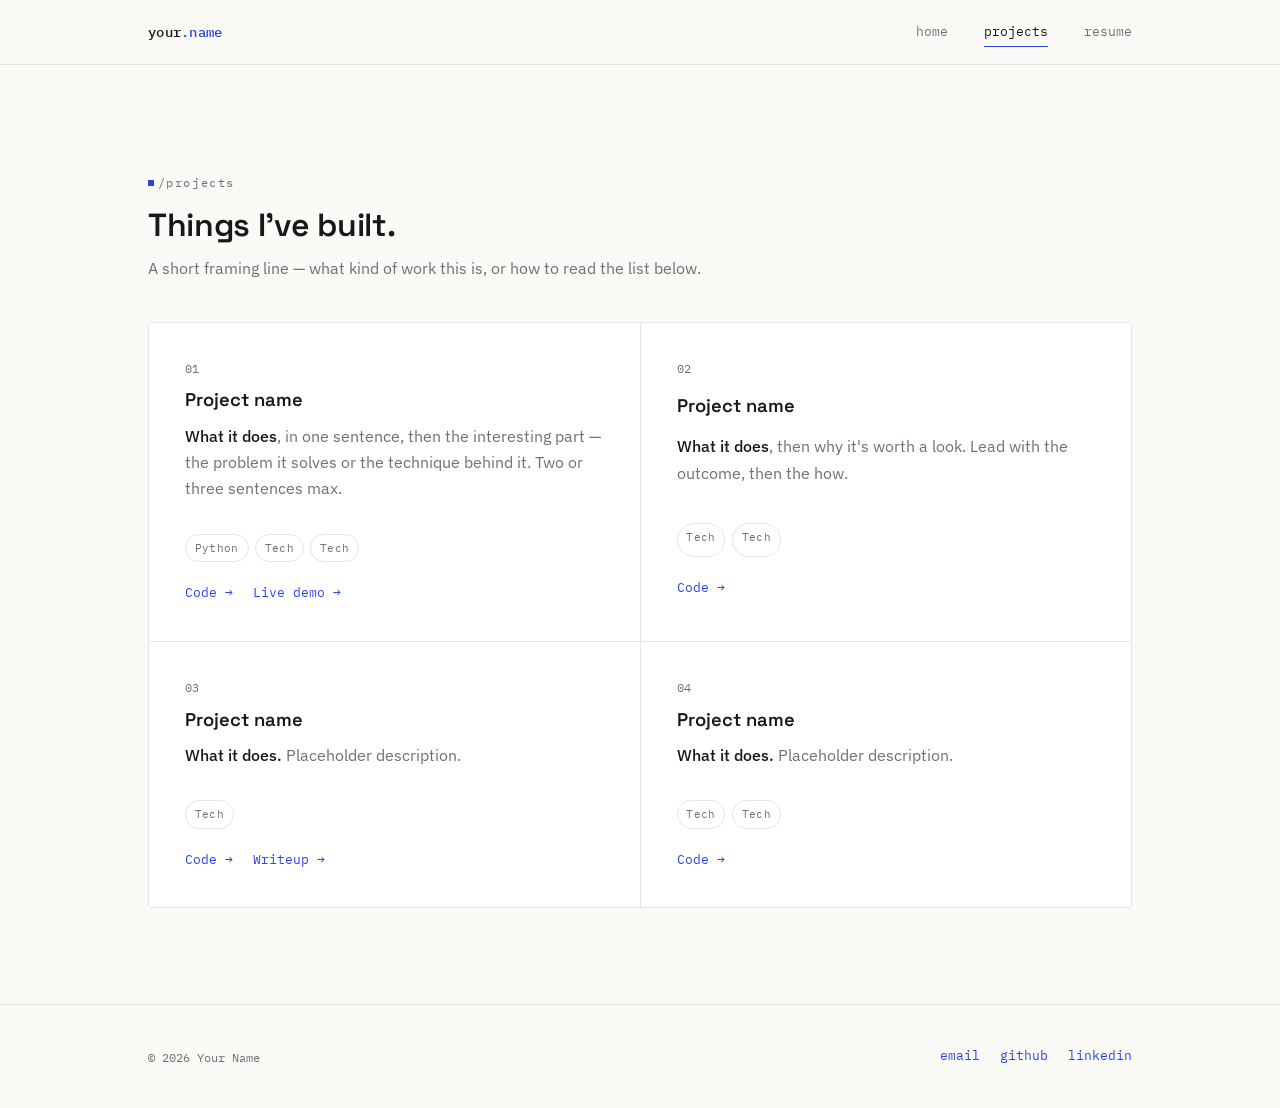
==== projects.html @ f47ef633 "Add files via upload" ====
<!DOCTYPE html>
<html lang="en">
<head>
  <meta charset="UTF-8" />
  <meta name="viewport" content="width=device-width, initial-scale=1.0" />
  <title>Your Name — Projects</title>
  <meta name="description" content="Selected projects by Your Name." />

  <link rel="preconnect" href="https://fonts.googleapis.com" />
  <link rel="preconnect" href="https://fonts.gstatic.com" crossorigin />
  <link href="https://fonts.googleapis.com/css2?family=IBM+Plex+Mono:wght@400;500&family=IBM+Plex+Sans:wght@400;500;600&family=Space+Grotesk:wght@500;600;700&display=swap" rel="stylesheet" />

  <link rel="stylesheet" href="styles.css" />
</head>
<body>

  <header class="site-header">
    <nav class="nav wrap" aria-label="Primary">
      <a class="nav__brand" href="index.html">your<span>.name</span></a>
      <div class="nav__links">
        <a href="index.html">home</a>
        <a href="projects.html" aria-current="page">projects</a>
        <a href="resume.html">resume</a>
      </div>
    </nav>
  </header>

  <main>
    <section class="section wrap">
      <div class="section__head">
        <p class="eyebrow">/projects</p>
        <h2>Things I've built.</h2>
        <p>A short framing line — what kind of work this is, or how to read the list below.</p>
      </div>

      <!-- ===== Project grid =====
           Copy one <article class="project"> block per project.
           Delete the tags/links you don't need. -->
      <div class="projects">

        <article class="project">
          <span class="project__index">01</span>
          <div class="project__title">
            <h3>Project name</h3>
          </div>
          <p class="project__desc">
            <strong>What it does</strong>, in one sentence, then the interesting part —
            the problem it solves or the technique behind it. Two or three sentences max.
          </p>
          <div class="tags">
            <span class="tag">Python</span>
            <span class="tag">Tech</span>
            <span class="tag">Tech</span>
          </div>
          <div class="project__links">
            <a class="link" href="#">Code →</a>
            <a class="link" href="#">Live demo →</a>
          </div>
        </article>

        <article class="project">
          <span class="project__index">02</span>
          <div class="project__title">
            <h3>Project name</h3>
          </div>
          <p class="project__desc">
            <strong>What it does</strong>, then why it's worth a look. Lead with the outcome,
            then the how.
          </p>
          <div class="tags">
            <span class="tag">Tech</span>
            <span class="tag">Tech</span>
          </div>
          <div class="project__links">
            <a class="link" href="#">Code →</a>
          </div>
        </article>

        <article class="project">
          <span class="project__index">03</span>
          <div class="project__title">
            <h3>Project name</h3>
          </div>
          <p class="project__desc">
            <strong>What it does.</strong> Placeholder description.
          </p>
          <div class="tags">
            <span class="tag">Tech</span>
          </div>
          <div class="project__links">
            <a class="link" href="#">Code →</a>
            <a class="link" href="#">Writeup →</a>
          </div>
        </article>

        <article class="project">
          <span class="project__index">04</span>
          <div class="project__title">
            <h3>Project name</h3>
          </div>
          <p class="project__desc">
            <strong>What it does.</strong> Placeholder description.
          </p>
          <div class="tags">
            <span class="tag">Tech</span>
            <span class="tag">Tech</span>
          </div>
          <div class="project__links">
            <a class="link" href="#">Code →</a>
          </div>
        </article>

      </div>
    </section>
  </main>

  <footer class="site-footer">
    <div class="wrap footer-inner">
      <p>© 2026 Your Name</p>
      <div class="footer-links">
        <a class="link" href="mailto:you@example.com">email</a>
        <a class="link" href="https://github.com/yourusername">github</a>
        <a class="link" href="https://linkedin.com/in/yourusername">linkedin</a>
      </div>
    </div>
  </footer>

</body>
</html>
---- styles.css ----
/* =========================================================
   Portfolio — shared styles
   Design system in one place. Swap the tokens below to
   rebrand the whole site. --accent is the one color to change
   if you want a different personality.
   ========================================================= */

:root {
  /* Color */
  --bg:        #FAFAF7;
  --surface:   #FFFFFF;
  --ink:       #17181C;
  --muted:     #6C7079;
  --line:      #E6E6E0;
  --accent:    #2A43E8;
  --accent-soft: rgba(42, 67, 232, 0.08);

  /* Type */
  --display: "Space Grotesk", system-ui, sans-serif;
  --body:    "IBM Plex Sans", system-ui, sans-serif;
  --mono:    "IBM Plex Mono", ui-monospace, monospace;

  /* Layout */
  --maxw: 1080px;
  --gutter: clamp(1.25rem, 4vw, 3rem);
  --radius: 4px;
}

/* ---------- Reset ---------- */
*, *::before, *::after { box-sizing: border-box; }
html { -webkit-text-size-adjust: 100%; scroll-behavior: smooth; }
body {
  margin: 0;
  background: var(--bg);
  color: var(--ink);
  font-family: var(--body);
  font-size: 1rem;
  line-height: 1.65;
  -webkit-font-smoothing: antialiased;
  text-rendering: optimizeLegibility;
}
img { max-width: 100%; display: block; }
a { color: inherit; }

/* ---------- Shared building blocks ---------- */
.wrap {
  width: 100%;
  max-width: var(--maxw);
  margin-inline: auto;
  padding-inline: var(--gutter);
}

/* mono "route" label — the site's signature accent.
   Reads like a URL path, which fits a portfolio's navigation. */
.eyebrow {
  font-family: var(--mono);
  font-size: 0.72rem;
  letter-spacing: 0.14em;
  text-transform: lowercase;
  color: var(--accent);
  display: inline-flex;
  align-items: center;
  gap: 0.5ch;
  margin: 0 0 1rem;
}
.eyebrow::before {
  content: "";
  width: 6px; height: 6px;
  background: var(--accent);
  display: inline-block;
}

h1, h2, h3 { font-family: var(--display); font-weight: 600; line-height: 1.1; margin: 0; }
h2 { font-size: clamp(1.5rem, 3vw, 2rem); letter-spacing: -0.01em; }
h3 { font-size: 1.15rem; }
p  { margin: 0 0 1rem; }
p:last-child { margin-bottom: 0; }

.muted { color: var(--muted); }

/* Buttons / links */
.btn {
  display: inline-flex;
  align-items: center;
  gap: 0.6ch;
  font-family: var(--mono);
  font-size: 0.8rem;
  letter-spacing: 0.04em;
  text-decoration: none;
  padding: 0.65rem 1.1rem;
  border: 1px solid var(--ink);
  border-radius: var(--radius);
  transition: background 0.15s ease, color 0.15s ease, transform 0.15s ease;
}
.btn:hover { background: var(--ink); color: var(--bg); }
.btn--accent { border-color: var(--accent); color: var(--accent); }
.btn--accent:hover { background: var(--accent); color: #fff; }

.link {
  font-family: var(--mono);
  font-size: 0.82rem;
  text-decoration: none;
  color: var(--accent);
  border-bottom: 1px solid transparent;
  transition: border-color 0.15s ease;
}
.link:hover { border-color: var(--accent); }

/* ---------- Header / nav ---------- */
.site-header {
  position: sticky;
  top: 0;
  z-index: 10;
  background: color-mix(in srgb, var(--bg) 88%, transparent);
  backdrop-filter: saturate(160%) blur(8px);
  border-bottom: 1px solid var(--line);
}
.nav {
  display: flex;
  align-items: center;
  justify-content: space-between;
  height: 64px;
}
.nav__brand {
  font-family: var(--mono);
  font-weight: 500;
  font-size: 0.9rem;
  letter-spacing: 0.02em;
  text-decoration: none;
  color: var(--ink);
}
.nav__brand span { color: var(--accent); }
.nav__links { display: flex; gap: clamp(1rem, 3vw, 2.25rem); }
.nav__links a {
  font-family: var(--mono);
  font-size: 0.82rem;
  text-decoration: none;
  color: var(--muted);
  padding: 0.25rem 0;
  border-bottom: 1.5px solid transparent;
  transition: color 0.15s ease, border-color 0.15s ease;
}
.nav__links a:hover { color: var(--ink); }
.nav__links a[aria-current="page"] { color: var(--ink); border-color: var(--accent); }

/* ---------- Sections ---------- */
.section { padding-block: clamp(3.5rem, 8vw, 6rem); }
.section + .section { border-top: 1px solid var(--line); }

/* ---------- Home / hero ---------- */
.hero { padding-block: clamp(4rem, 12vw, 8rem) clamp(3rem, 8vw, 5rem); }
.hero__name {
  font-size: clamp(2.6rem, 8vw, 5rem);
  font-weight: 700;
  letter-spacing: -0.02em;
  margin: 0 0 0.75rem;
}
.hero__role {
  font-family: var(--mono);
  font-size: clamp(0.95rem, 2vw, 1.1rem);
  color: var(--muted);
  margin: 0 0 2rem;
}
.hero__intro { max-width: 52ch; font-size: 1.1rem; }
.hero__actions { display: flex; flex-wrap: wrap; gap: 0.75rem; margin-top: 2rem; }

/* "currently" strip */
.status {
  display: grid;
  grid-template-columns: repeat(auto-fit, minmax(180px, 1fr));
  gap: 1px;
  background: var(--line);
  border: 1px solid var(--line);
  border-radius: var(--radius);
  overflow: hidden;
}
.status__cell { background: var(--surface); padding: 1.25rem 1.35rem; }
.status__cell dt {
  font-family: var(--mono);
  font-size: 0.68rem;
  letter-spacing: 0.14em;
  text-transform: uppercase;
  color: var(--muted);
  margin-bottom: 0.4rem;
}
.status__cell dd { margin: 0; font-weight: 500; }

/* ---------- Projects ---------- */
.projects { display: grid; gap: 1px; background: var(--line); border: 1px solid var(--line); border-radius: var(--radius); overflow: hidden; }
.project {
  background: var(--surface);
  padding: clamp(1.5rem, 4vw, 2.25rem);
  display: grid;
  gap: 0.75rem;
  transition: background 0.15s ease;
}
.project:hover { background: color-mix(in srgb, var(--accent-soft) 100%, var(--surface)); }
.project__index { font-family: var(--mono); font-size: 0.75rem; color: var(--muted); }
.project__title { display: flex; align-items: baseline; justify-content: space-between; gap: 1rem; flex-wrap: wrap; }
.project__desc { max-width: 62ch; color: var(--muted); }
.project__desc strong { color: var(--ink); font-weight: 500; }
.tags { display: flex; flex-wrap: wrap; gap: 0.4rem; margin-top: 0.25rem; }
.tag {
  font-family: var(--mono);
  font-size: 0.7rem;
  letter-spacing: 0.03em;
  padding: 0.25rem 0.55rem;
  border: 1px solid var(--line);
  border-radius: 999px;
  color: var(--muted);
}
.project__links { display: flex; gap: 1.25rem; margin-top: 0.5rem; }

@media (min-width: 720px) {
  .projects { grid-template-columns: 1fr 1fr; }
}

/* ---------- Resume ---------- */
.resume-head { display: flex; align-items: flex-end; justify-content: space-between; gap: 1.5rem; flex-wrap: wrap; margin-bottom: 3rem; }
.entry-group { display: grid; gap: 2rem; }
.entry {
  display: grid;
  grid-template-columns: 1fr;
  gap: 0.35rem;
  padding-bottom: 2rem;
  border-bottom: 1px solid var(--line);
}
.entry:last-child { border-bottom: 0; padding-bottom: 0; }
.entry__top { display: flex; align-items: baseline; justify-content: space-between; gap: 1rem; flex-wrap: wrap; }
.entry__role { font-family: var(--display); font-weight: 600; font-size: 1.1rem; }
.entry__org { color: var(--accent); font-family: var(--mono); font-size: 0.85rem; }
.entry__date { font-family: var(--mono); font-size: 0.78rem; color: var(--muted); white-space: nowrap; }
.entry ul { margin: 0.5rem 0 0; padding-left: 1.1rem; color: var(--muted); }
.entry li { margin-bottom: 0.35rem; }

.skills { display: grid; grid-template-columns: repeat(auto-fit, minmax(200px, 1fr)); gap: 1.5rem 2rem; }
.skills h3 { font-family: var(--mono); font-size: 0.72rem; letter-spacing: 0.14em; text-transform: uppercase; color: var(--muted); margin-bottom: 0.75rem; }
.skills p { color: var(--ink); }

/* section label + heading pairing on inner pages */
.section__head { margin-bottom: 2.5rem; }
.section__head p { max-width: 56ch; color: var(--muted); margin-top: 0.75rem; }

/* ---------- Footer ---------- */
.site-footer {
  border-top: 1px solid var(--line);
  padding-block: 2.5rem;
}
.footer-inner { display: flex; align-items: center; justify-content: space-between; gap: 1rem; flex-wrap: wrap; }
.footer-inner p { font-family: var(--mono); font-size: 0.78rem; color: var(--muted); margin: 0; }
.footer-links { display: flex; gap: 1.25rem; }

/* ---------- Motion ---------- */
.reveal { opacity: 0; transform: translateY(10px); animation: rise 0.6s ease forwards; }
.reveal:nth-child(2) { animation-delay: 0.06s; }
.reveal:nth-child(3) { animation-delay: 0.12s; }
@keyframes rise { to { opacity: 1; transform: none; } }

@media (prefers-reduced-motion: reduce) {
  * { animation: none !important; transition: none !important; scroll-behavior: auto !important; }
  .reveal { opacity: 1; transform: none; }
}

/* ---------- Focus (accessibility) ---------- */
:focus-visible { outline: 2px solid var(--accent); outline-offset: 3px; border-radius: 2px; }
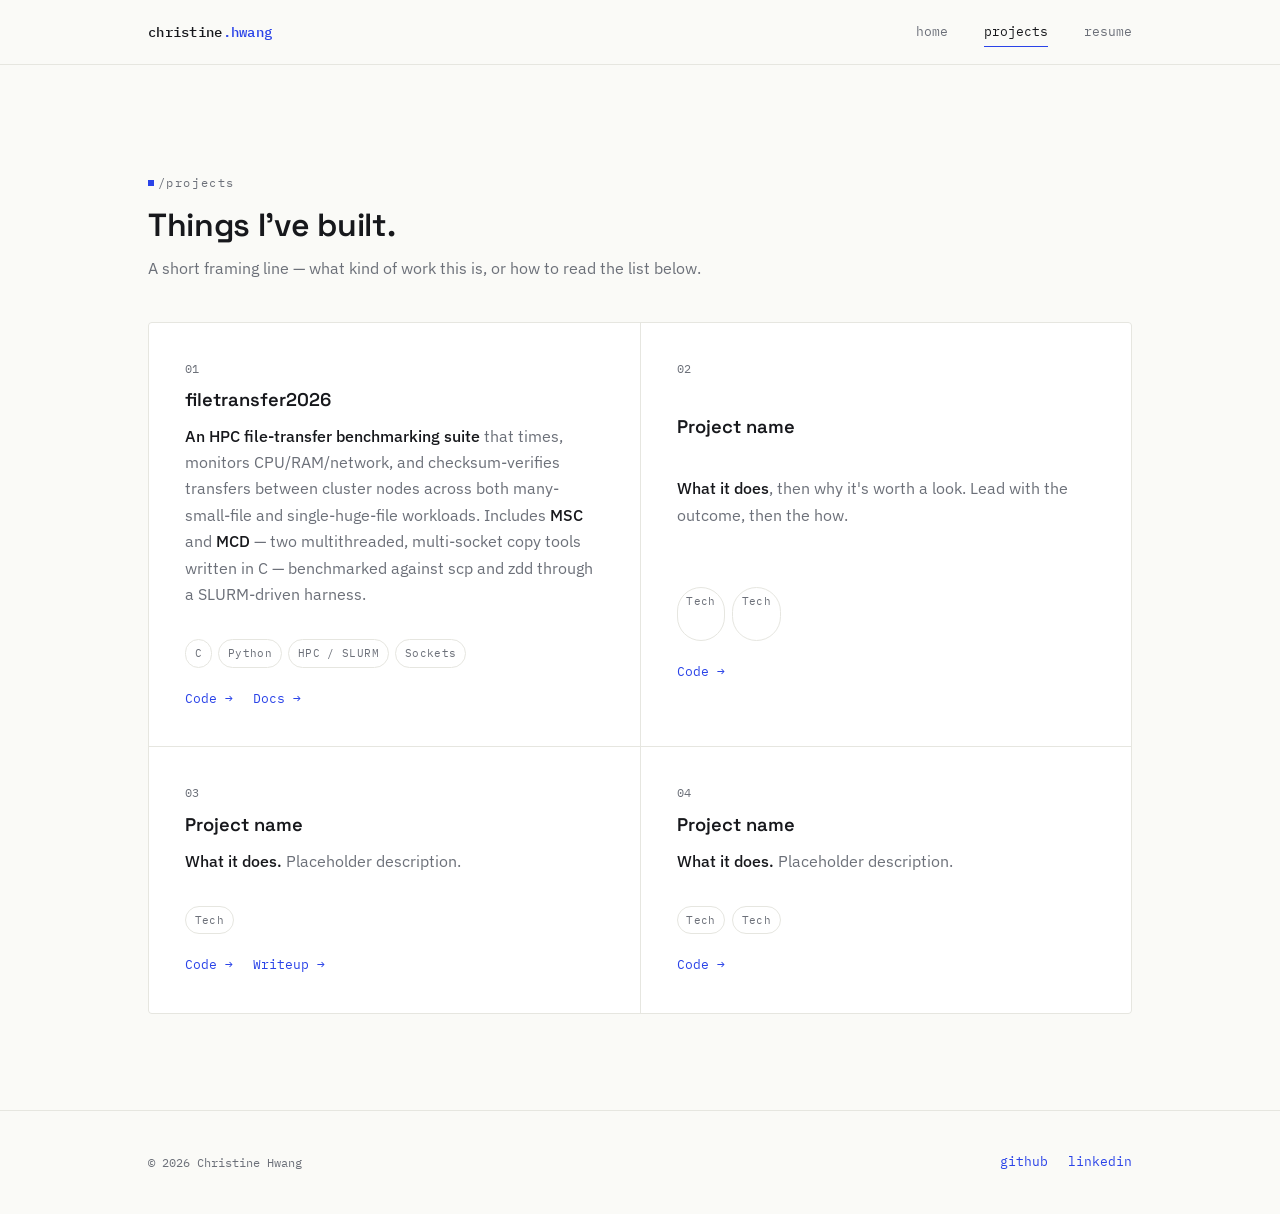
==== commit eb4ad59c: "Add filetransfer2026 project and replace name placeholders - Add filetransfer2026 as the first proje" ====
--- a/projects.html
+++ b/projects.html
@@ -3,8 +3,8 @@
 <head>
   <meta charset="UTF-8" />
   <meta name="viewport" content="width=device-width, initial-scale=1.0" />
-  <title>Your Name — Projects</title>
-  <meta name="description" content="Selected projects by Your Name." />
+  <title>Christine Hwang — Projects</title>
+  <meta name="description" content="Selected projects by Christine Hwang." />
 
   <link rel="preconnect" href="https://fonts.googleapis.com" />
   <link rel="preconnect" href="https://fonts.gstatic.com" crossorigin />
@@ -16,7 +16,7 @@
 
   <header class="site-header">
     <nav class="nav wrap" aria-label="Primary">
-      <a class="nav__brand" href="index.html">your<span>.name</span></a>
+      <a class="nav__brand" href="index.html">christine<span>.hwang</span></a>
       <div class="nav__links">
         <a href="index.html">home</a>
         <a href="projects.html" aria-current="page">projects</a>
@@ -41,20 +41,24 @@
         <article class="project">
           <span class="project__index">01</span>
           <div class="project__title">
-            <h3>Project name</h3>
+            <h3>filetransfer2026</h3>
           </div>
           <p class="project__desc">
-            <strong>What it does</strong>, in one sentence, then the interesting part —
-            the problem it solves or the technique behind it. Two or three sentences max.
+            <strong>An HPC file-transfer benchmarking suite</strong> that times, monitors CPU/RAM/network,
+            and checksum-verifies transfers between cluster nodes across both many-small-file and
+            single-huge-file workloads. Includes <strong>MSC</strong> and <strong>MCD</strong> — two
+            multithreaded, multi-socket copy tools written in C — benchmarked against scp and zdd
+            through a SLURM-driven harness.
           </p>
           <div class="tags">
+            <span class="tag">C</span>
             <span class="tag">Python</span>
-            <span class="tag">Tech</span>
-            <span class="tag">Tech</span>
+            <span class="tag">HPC / SLURM</span>
+            <span class="tag">Sockets</span>
           </div>
           <div class="project__links">
-            <a class="link" href="#">Code →</a>
-            <a class="link" href="#">Live demo →</a>
+            <a class="link" href="https://github.com/chrisjhwang/filetransfer2026">Code →</a>
+            <a class="link" href="https://github.com/chrisjhwang/filetransfer2026/tree/feature/first-commit/docs">Docs →</a>
           </div>
         </article>
 
@@ -116,10 +120,9 @@
 
   <footer class="site-footer">
     <div class="wrap footer-inner">
-      <p>© 2026 Your Name</p>
+      <p>© 2026 Christine Hwang</p>
       <div class="footer-links">
-        <a class="link" href="mailto:you@example.com">email</a>
-        <a class="link" href="https://github.com/yourusername">github</a>
+        <a class="link" href="https://github.com/chrisjhwang">github</a>
         <a class="link" href="https://linkedin.com/in/yourusername">linkedin</a>
       </div>
     </div>
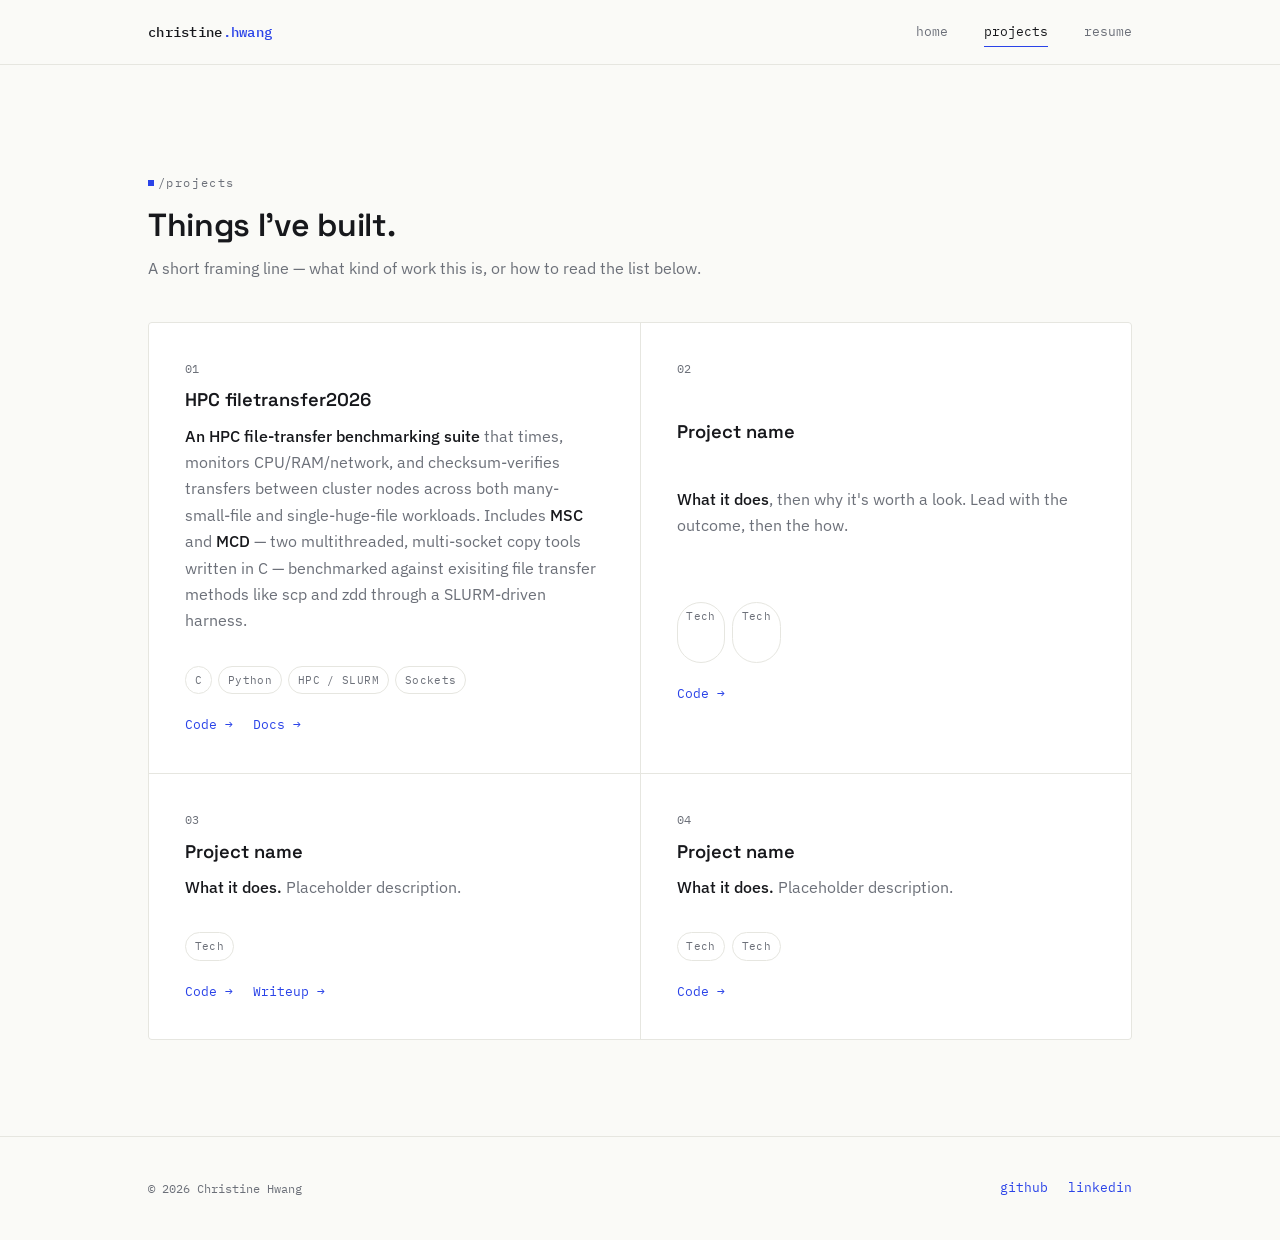
==== commit c22fe095: "edit project 1" ====
--- a/projects.html
+++ b/projects.html
@@ -41,13 +41,13 @@
         <article class="project">
           <span class="project__index">01</span>
           <div class="project__title">
-            <h3>filetransfer2026</h3>
+            <h3>HPC filetransfer2026</h3>
           </div>
           <p class="project__desc">
             <strong>An HPC file-transfer benchmarking suite</strong> that times, monitors CPU/RAM/network,
             and checksum-verifies transfers between cluster nodes across both many-small-file and
             single-huge-file workloads. Includes <strong>MSC</strong> and <strong>MCD</strong> — two
-            multithreaded, multi-socket copy tools written in C — benchmarked against scp and zdd
+            multithreaded, multi-socket copy tools written in C — benchmarked against exisiting file transfer methods like scp and zdd
             through a SLURM-driven harness.
           </p>
           <div class="tags">
